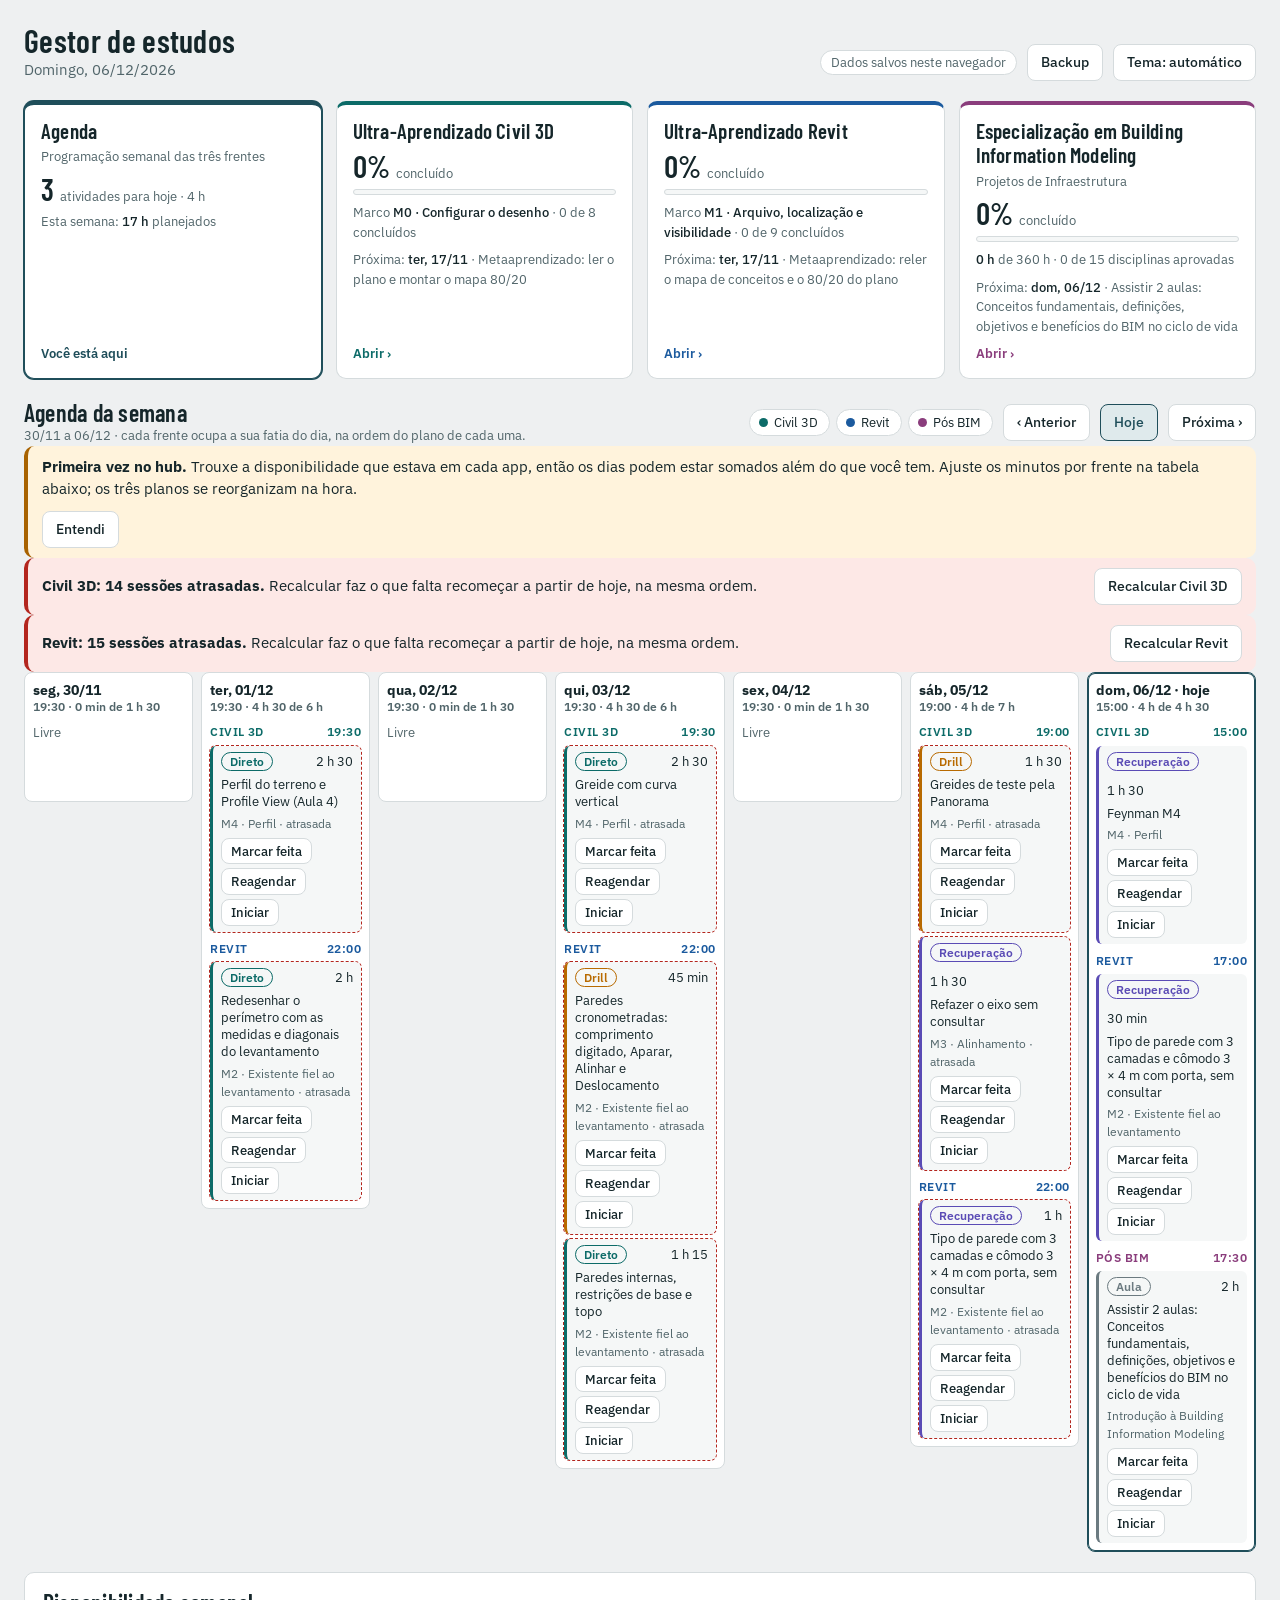
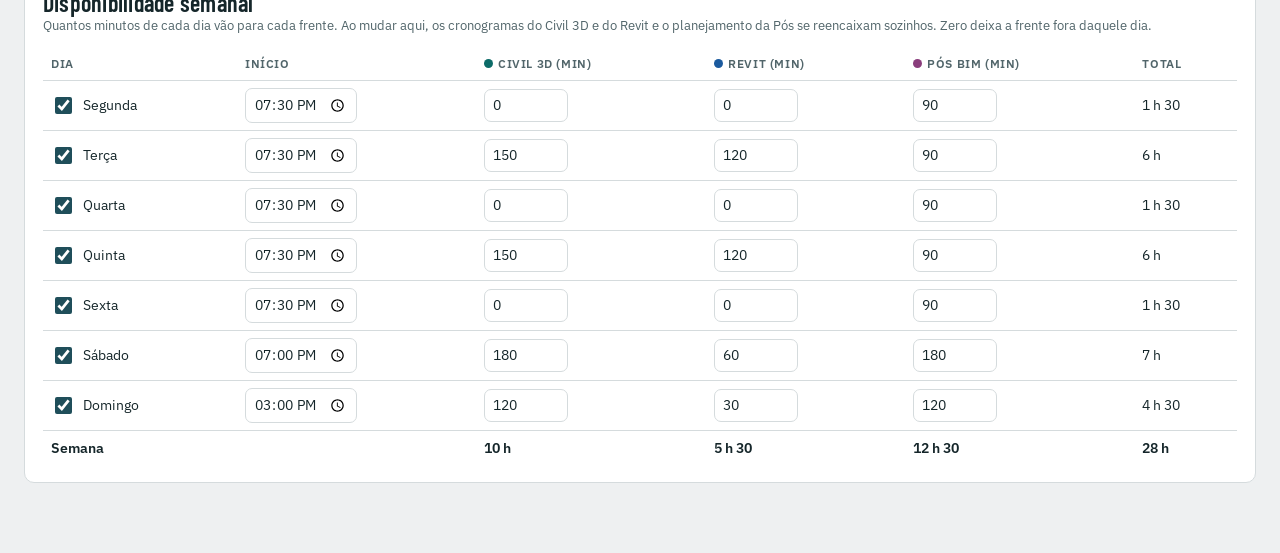
==== index.html @ f74b1153 "Initial commit" ====
<!DOCTYPE html>
<html lang="pt-BR">
<head>
<meta charset="utf-8">
<meta name="viewport" content="width=device-width, initial-scale=1">
<title>Gestor de estudos</title>
<link rel="preconnect" href="https://fonts.googleapis.com">
<link href="https://fonts.googleapis.com/css2?family=Barlow+Condensed:wght@500;600&family=IBM+Plex+Mono:wght@400;500&family=IBM+Plex+Sans:wght@400;500;600&display=swap" rel="stylesheet">
<link rel="stylesheet" href="css/hub.css">
</head>
<body>
<div id="pagina">
  <header class="topo">
    <div><h1>Gestor de estudos</h1><p id="hoje-txt"></p></div>
    <div class="linha">
      <span class="local" title="A sincronização entre computadores entra quando o Supabase for ligado. Até lá, use o backup único para levar os dados de um computador para o outro.">Dados salvos neste navegador</span>
      <button class="btn" data-a="backup">Backup</button>
      <button class="btn" data-a="tema" id="btn-tema"></button>
    </div>
  </header>
  <nav class="frentes" id="frentes" aria-label="Frentes de estudo"></nav>
  <main id="agenda"></main>
  <section id="disp"></section>
</div>
<div id="modal" role="dialog" aria-modal="true"><div class="cx" id="modal-cx"></div></div>
<div id="toast" role="status" aria-live="polite"></div>

<script src="js/armazenamento.js"></script>
<script src="js/ultra-nucleo.js"></script>
<script src="dados/civil3d.js"></script>
<script src="dados/revit.js"></script>
<script src="js/pos-nucleo.js"></script>
<script src="js/hub.js"></script>
</body>
</html>
---- css/hub.css ----
/* Hub — Gestor de estudos. Mesma base visual dos apps de ultra-aprendizado. */
:root{
  --fundo:#eef0f1; --painel:#ffffff; --painel2:#f5f7f7; --linha:#d5dbdd;
  --tinta:#15262a; --tinta2:#51656a; --acento:#1f4e5a; --acento-tinta:#ffffff; --acento-suave:#dfeaec;
  --direto:#0c6b68; --drill:#b86a00; --recup:#5a4bb5; --teoria:#6b7a80; --folga:#9aa7ab;
  --bom:#1f7a3a; --aviso:#a86200; --critico:#b3261e; --aviso-fundo:#fff3dc; --critico-fundo:#fde8e6; --bom-fundo:#e2f3e6;
  --f-civil3d:#0c6b68; --f-revit:#1b5a9e; --f-pos:#8a3d7c;
  --f-titulo:"Barlow Condensed","Arial Narrow","Roboto Condensed",system-ui,sans-serif;
  --f-corpo:"IBM Plex Sans",system-ui,-apple-system,"Segoe UI",Roboto,sans-serif;
  --f-mono:"IBM Plex Mono",ui-monospace,Consolas,monospace;
  --raio:10px;
}
@media (prefers-color-scheme: dark){
  :root:not([data-theme="light"]){
    color-scheme:dark;
    --fundo:#0f1719; --painel:#172225; --painel2:#1d2a2e; --linha:#2c3c40;
    --tinta:#e6eeec; --tinta2:#9db0b3; --acento:#8fc7d3; --acento-tinta:#06201f; --acento-suave:#1b3238;
    --direto:#4fc4bb; --drill:#f0a742; --recup:#a79bf2; --teoria:#9aaab0; --folga:#6d7d82;
    --bom:#6fcf8a; --aviso:#f0b452; --critico:#f2857d; --aviso-fundo:#3a2c10; --critico-fundo:#40201d; --bom-fundo:#17341f;
    --f-civil3d:#4fc4bb; --f-revit:#7fb4ee; --f-pos:#dd9fd0;
  }
}
:root[data-theme="dark"]{
  color-scheme:dark;
  --fundo:#0f1719; --painel:#172225; --painel2:#1d2a2e; --linha:#2c3c40;
  --tinta:#e6eeec; --tinta2:#9db0b3; --acento:#8fc7d3; --acento-tinta:#06201f; --acento-suave:#1b3238;
  --direto:#4fc4bb; --drill:#f0a742; --recup:#a79bf2; --teoria:#9aaab0; --folga:#6d7d82;
  --bom:#6fcf8a; --aviso:#f0b452; --critico:#f2857d; --aviso-fundo:#3a2c10; --critico-fundo:#40201d; --bom-fundo:#17341f;
  --f-civil3d:#4fc4bb; --f-revit:#7fb4ee; --f-pos:#dd9fd0;
}
*{box-sizing:border-box}
html,body{margin:0}
body{background:var(--fundo);color:var(--tinta);font:15px/1.5 var(--f-corpo);-webkit-text-size-adjust:100%}
h1,h2,h3{font-family:var(--f-titulo);font-weight:600;letter-spacing:.01em;margin:0;text-wrap:balance;line-height:1.15}
h1{font-size:32px} h2{font-size:24px} h3{font-size:18px}
p{margin:0} a{color:var(--acento)}
button,input,select,textarea{font:inherit;color:inherit}
:focus-visible{outline:2px solid var(--acento);outline-offset:2px}
.num{font-variant-numeric:tabular-nums}
.suave{color:var(--tinta2)} .peq{font-size:13px}
.rot{font-size:12px;text-transform:uppercase;letter-spacing:.06em;color:var(--tinta2);font-weight:600}
.linha{display:flex;gap:10px;align-items:center;flex-wrap:wrap}
.entre{justify-content:space-between}

#pagina{max-width:1400px;margin:0 auto;padding:22px 24px 70px;display:flex;flex-direction:column;gap:20px}
.topo{display:flex;justify-content:space-between;align-items:flex-end;gap:14px;flex-wrap:wrap}
.topo p{color:var(--tinta2)}
.local{font-size:12.5px;color:var(--tinta2);border:1px solid var(--linha);border-radius:99px;padding:2px 10px;background:var(--painel)}

.btn{border:1px solid var(--linha);background:var(--painel);border-radius:8px;padding:7px 13px;cursor:pointer;font-weight:500;font-size:14px;text-decoration:none;color:var(--tinta);display:inline-flex;align-items:center;justify-content:center;gap:6px}
.btn:hover{border-color:var(--acento)}
.btn.pri{background:var(--acento);border-color:var(--acento);color:var(--acento-tinta);font-weight:600}
.btn.per{color:var(--critico);border-color:var(--critico)}
.btn.mini{padding:3px 9px;font-size:12.5px}
.btn:disabled{opacity:.45;cursor:not-allowed}
.btn.lig{background:var(--acento-suave);border-color:var(--acento);color:var(--acento)}

/* ---------- os 4 selecionáveis ---------- */
.frentes{display:grid;grid-template-columns:repeat(4,minmax(0,1fr));gap:14px}
.frente{--cor:var(--acento);background:var(--painel);border:1px solid var(--linha);border-top:4px solid var(--cor);border-radius:var(--raio);padding:14px 16px;display:flex;flex-direction:column;gap:8px;text-decoration:none;color:var(--tinta);min-width:0}
a.frente:hover{border-color:var(--cor)}
.frente.atual{box-shadow:0 0 0 1px var(--cor);border-color:var(--cor)}
.frente h2{font-size:21px}
.frente .sub{font-size:12.5px;color:var(--tinta2);margin-top:-4px}
.frente .grande{font-family:var(--f-titulo);font-size:30px;font-weight:600;line-height:1}
.frente .grande small{font-family:var(--f-corpo);font-size:12.5px;font-weight:400;color:var(--tinta2)}
.frente .prox{font-size:13px;color:var(--tinta2);overflow-wrap:anywhere}
.frente .prox b{color:var(--tinta);font-weight:500}
.frente .abrir{margin-top:auto;font-size:13px;font-weight:600;color:var(--cor)}
.frente.f-civil3d{--cor:var(--f-civil3d)} .frente.f-revit{--cor:var(--f-revit)} .frente.f-pos{--cor:var(--f-pos)}
.barra{height:6px;background:var(--painel2);border-radius:99px;overflow:hidden;border:1px solid var(--linha)}
.barra i{display:block;height:100%;background:var(--cor,var(--acento));border-radius:99px}
.aovivo{font-size:12px;font-weight:600;color:var(--critico)}

/* ---------- agenda ---------- */
.cartao{background:var(--painel);border:1px solid var(--linha);border-radius:var(--raio);padding:16px 18px;display:flex;flex-direction:column;gap:12px}
.alerta{border-radius:var(--raio);padding:10px 14px;border-left:4px solid var(--aviso);background:var(--aviso-fundo);display:flex;gap:10px;justify-content:space-between;align-items:center;flex-wrap:wrap}
.alerta.critico{border-color:var(--critico);background:var(--critico-fundo)}
.filtros{display:flex;gap:6px;flex-wrap:wrap}
.filtro{--cor:var(--acento);border:1px solid var(--linha);background:var(--painel);border-radius:99px;padding:3px 11px 3px 9px;font-size:13px;cursor:pointer;display:inline-flex;align-items:center;gap:6px}
.filtro::before{content:"";width:9px;height:9px;border-radius:50%;background:var(--cor)}
.filtro[aria-pressed="false"]{opacity:.5;text-decoration:line-through}
.f-civil3d{--cor:var(--f-civil3d)} .f-revit{--cor:var(--f-revit)} .f-pos{--cor:var(--f-pos)}

.semana{display:grid;grid-template-columns:repeat(7,minmax(0,1fr));gap:8px;align-items:start}
.dia{background:var(--painel);border:1px solid var(--linha);border-radius:8px;padding:8px;min-height:130px;display:flex;flex-direction:column;gap:8px;min-width:0}
.dia.hoje{border-color:var(--acento);box-shadow:inset 0 0 0 1px var(--acento)}
.dia.fora{background:var(--painel2)}
.dia>header{display:flex;flex-direction:column;font-size:12px;color:var(--tinta2);font-weight:600;line-height:1.35}
.dia>header b{color:var(--tinta);font-size:13.5px}
.dia>header .excede{color:var(--aviso)}
.bloco-f{display:flex;flex-direction:column;gap:5px}
.bloco-f>span{font-size:11.5px;font-weight:600;color:var(--cor);text-transform:uppercase;letter-spacing:.04em;display:flex;justify-content:space-between;gap:6px}
.item{border-left:3px solid var(--folga);background:var(--painel2);border-radius:6px;padding:6px 8px;font-size:12.5px;display:flex;flex-direction:column;gap:5px;min-width:0}
.item .tt{overflow-wrap:anywhere;line-height:1.35}
.item .ss{color:var(--tinta2);font-size:12px;overflow-wrap:anywhere}
.item.feita{opacity:.55} .item.feita .tt{text-decoration:line-through}
.item.atrasada{outline:1px dashed var(--critico)}
.item .acoes{display:flex;gap:4px;flex-wrap:wrap}
.chip{display:inline-flex;align-items:center;font-size:11.5px;font-weight:600;border-radius:99px;padding:0 8px;border:1px solid currentColor;white-space:nowrap}
.t-Direto,.t-Prática{color:var(--direto)} .t-Drill,.t-Tarefa{color:var(--drill)} .t-Recuperação,.t-Revisão{color:var(--recup)} .t-Teoria,.t-Aula,.t-TCC{color:var(--teoria)} .t-Folga{color:var(--folga)} .t-Avaliação{color:var(--critico)}
.item.s-Direto,.item.s-Prática{border-color:var(--direto)} .item.s-Drill,.item.s-Tarefa{border-color:var(--drill)} .item.s-Recuperação,.item.s-Revisão{border-color:var(--recup)} .item.s-Teoria,.item.s-Aula,.item.s-TCC{border-color:var(--teoria)} .item.s-Avaliação{border-color:var(--critico)}

/* ---------- disponibilidade ---------- */
.rolar{overflow-x:auto}
table{border-collapse:collapse;width:100%;font-size:14px}
th,td{padding:7px 8px;text-align:left;border-bottom:1px solid var(--linha);white-space:nowrap}
th{font-size:12px;text-transform:uppercase;letter-spacing:.05em;color:var(--tinta2);font-weight:600}
th .ponto{display:inline-block;width:9px;height:9px;border-radius:50%;background:var(--cor);margin-right:5px}
tfoot td{border-bottom:0;font-weight:600}
tr.desl td:not(:first-child){opacity:.45}
input[type=number],input[type=time],input[type=date],select,textarea{border:1px solid var(--linha);background:var(--painel);border-radius:7px;padding:5px 8px}
td input[type=number]{width:84px} td input[type=time]{width:112px}
input[type=checkbox]{width:17px;height:17px;accent-color:var(--acento)}
label.campo{display:flex;flex-direction:column;gap:4px;font-size:13px;color:var(--tinta2);font-weight:500}
label.campo>*{color:var(--tinta);font-weight:400;font-size:14.5px}

#modal{position:fixed;inset:0;background:rgba(8,16,18,.55);display:none;align-items:center;justify-content:center;padding:16px;z-index:20}
#modal.on{display:flex}
#modal .cx{background:var(--painel);border-radius:12px;padding:20px;max-width:520px;width:100%;max-height:90%;overflow:auto;display:flex;flex-direction:column;gap:12px;border:1px solid var(--linha)}
#toast{position:fixed;bottom:18px;left:50%;transform:translateX(-50%);background:var(--tinta);color:var(--fundo);padding:9px 16px;border-radius:99px;font-size:14px;opacity:0;pointer-events:none;transition:opacity .2s;z-index:30;max-width:92vw;text-align:center}
#toast.on{opacity:1}
@media (prefers-reduced-motion:reduce){#toast{transition:none}}

@media (max-width:1100px){ .frentes{grid-template-columns:repeat(2,minmax(0,1fr))} }
@media (max-width:980px){
  .semana{grid-template-columns:1fr} .dia{min-height:0}
  .dia.vazio:not(.hoje){display:none}
}
@media (max-width:560px){
  #pagina{padding:14px 12px 60px} .frentes{grid-template-columns:1fr} h1{font-size:27px}
}
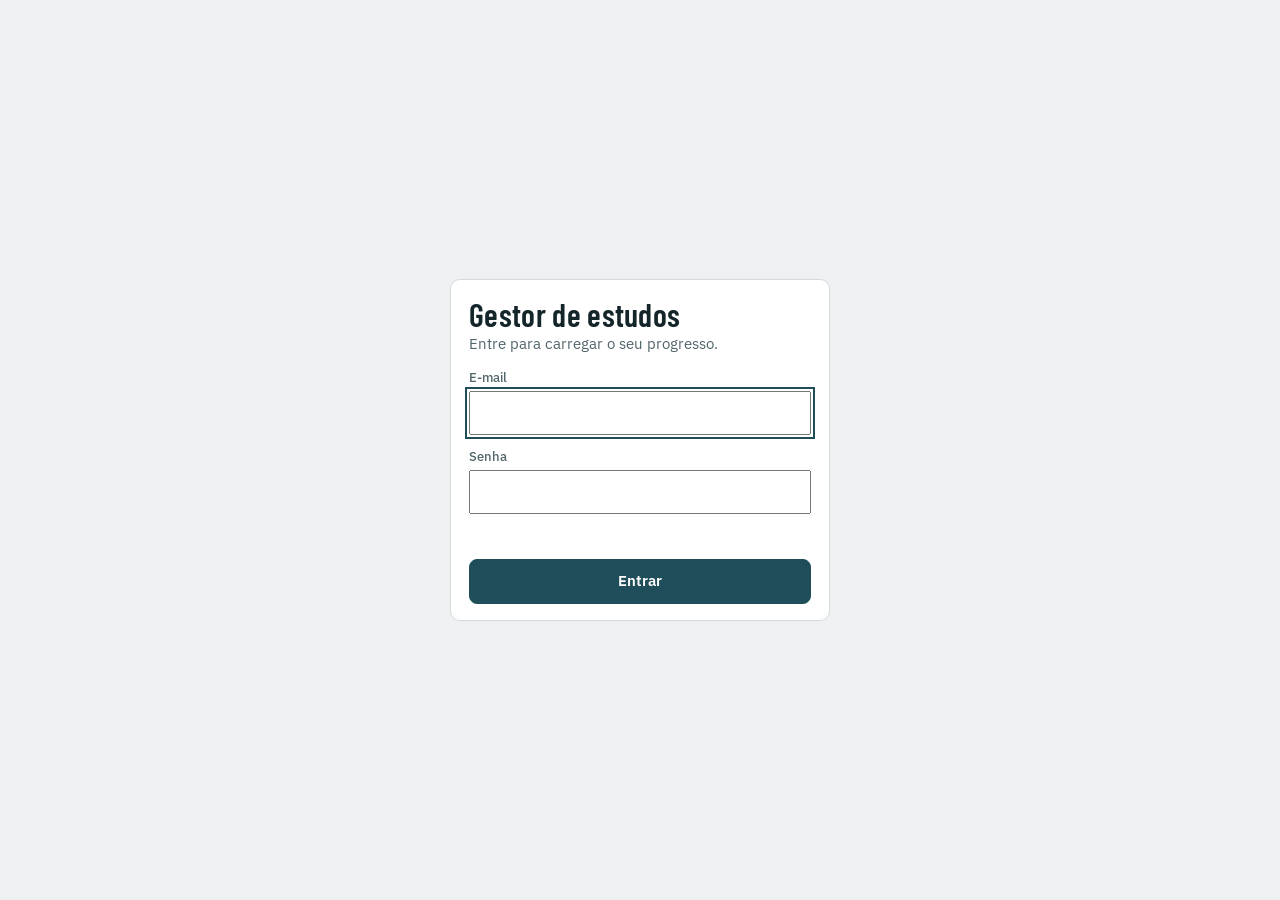
==== commit e72ec4cd: "supabase" ====
--- a/index.html
+++ b/index.html
@@ -13,9 +13,10 @@
   <header class="topo">
     <div><h1>Gestor de estudos</h1><p id="hoje-txt"></p></div>
     <div class="linha">
-      <span class="local" title="A sincronização entre computadores entra quando o Supabase for ligado. Até lá, use o backup único para levar os dados de um computador para o outro.">Dados salvos neste navegador</span>
+      <span class="local" id="st-sync" role="status"></span>
       <button class="btn" data-a="backup">Backup</button>
       <button class="btn" data-a="tema" id="btn-tema"></button>
+      <button class="btn" data-a="sair" id="btn-sair" hidden>Sair</button>
     </div>
   </header>
   <nav class="frentes" id="frentes" aria-label="Frentes de estudo"></nav>
@@ -25,6 +26,7 @@
 <div id="modal" role="dialog" aria-modal="true"><div class="cx" id="modal-cx"></div></div>
 <div id="toast" role="status" aria-live="polite"></div>
 
+<script src="js/config.js"></script>
 <script src="js/armazenamento.js"></script>
 <script src="js/ultra-nucleo.js"></script>
 <script src="dados/civil3d.js"></script>
